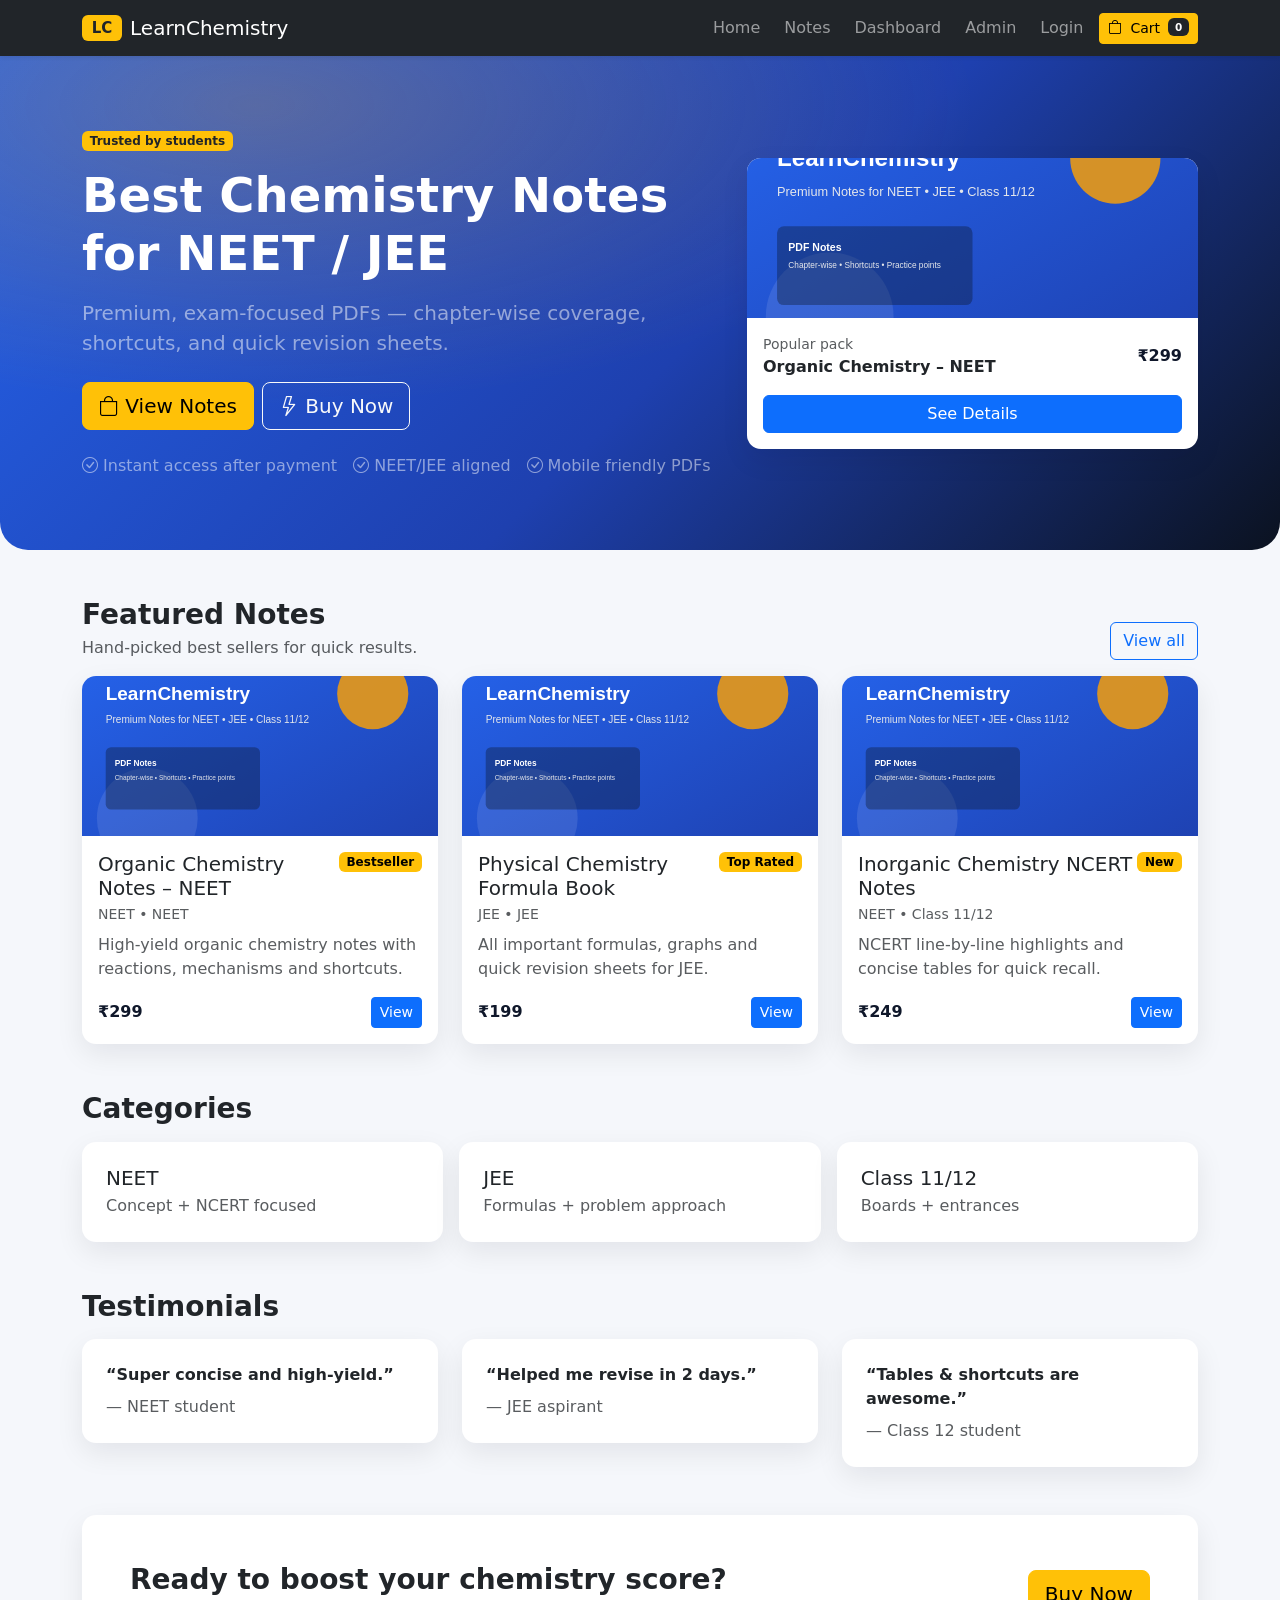
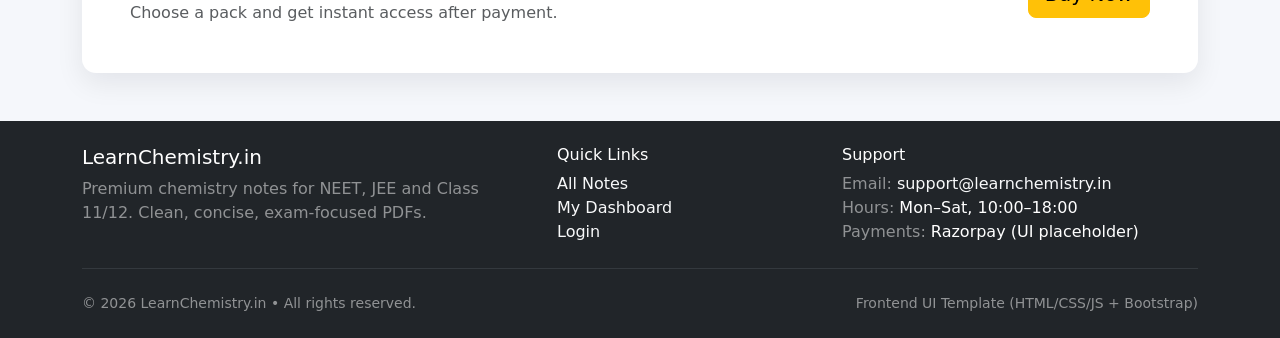
==== index.html @ 9750b0bd "Add project files." ====
<!DOCTYPE html>
<html lang="en">
<head>
  <title>LearnChemistry.in — Best Notes for NEET/JEE</title>
  <meta charset="UTF-8" />
<meta name="viewport" content="width=device-width, initial-scale=1.0" />
<link href="https://cdn.jsdelivr.net/npm/bootstrap@5.3.3/dist/css/bootstrap.min.css" rel="stylesheet" />
<link href="https://cdn.jsdelivr.net/npm/bootstrap-icons@1.11.3/font/bootstrap-icons.min.css" rel="stylesheet" />
<link href="assets/css/style.css" rel="stylesheet" />

</head>
<body class="d-flex flex-column min-vh-100">
  <div id="lcNavbar"></div>

  <header class="hero py-5">
    <div class="container py-4">
      <div class="row align-items-center g-4">
        <div class="col-lg-7">
          <span class="badge bg-warning text-dark mb-3">Trusted by students</span>
          <h1 class="display-5 fw-bold">Best Chemistry Notes for NEET / JEE</h1>
          <p class="lead text-white-50 mt-3">Premium, exam-focused PDFs — chapter-wise coverage, shortcuts, and quick revision sheets.</p>
          <div class="d-flex flex-wrap gap-2 mt-4">
            <a href="shop.html" class="btn btn-warning btn-lg"><i class="bi bi-bag"></i> View Notes</a>
            <a href="shop.html" class="btn btn-outline-light btn-lg"><i class="bi bi-lightning"></i> Buy Now</a>
          </div>
          <div class="d-flex flex-wrap gap-3 mt-4 text-white-50">
            <div><i class="bi bi-check-circle"></i> Instant access after payment</div>
            <div><i class="bi bi-check-circle"></i> NEET/JEE aligned</div>
            <div><i class="bi bi-check-circle"></i> Mobile friendly PDFs</div>
          </div>
        </div>
        <div class="col-lg-5">
          <div class="card note-card">
            <img src="assets/images/note-cover.svg" alt="Notes" class="note-thumb" />
            <div class="card-body">
              <div class="d-flex justify-content-between align-items-center">
                <div>
                  <div class="text-muted small">Popular pack</div>
                  <div class="fw-bold">Organic Chemistry – NEET</div>
                </div>
                <div class="price">₹299</div>
              </div>
              <a href="product.html?id=1" class="btn btn-primary w-100 mt-3">See Details</a>
            </div>
          </div>
        </div>
      </div>
    </div>
  </header>

  <main class="flex-grow-1">
    <section class="container py-5">
      <div class="d-flex justify-content-between align-items-end mb-3">
        <div>
          <h2 class="h3 fw-bold mb-1">Featured Notes</h2>
          <div class="text-muted">Hand-picked best sellers for quick results.</div>
        </div>
        <a href="shop.html" class="btn btn-outline-primary">View all</a>
      </div>
      <div class="row g-4" id="featuredGrid"></div>
    </section>

    <section class="container pb-5">
      <h2 class="h3 fw-bold mb-3">Categories</h2>
      <div class="row g-3">
        <div class="col-md-4"><a class="card note-card p-4 text-decoration-none" href="shop.html"><h5 class="mb-1">NEET</h5><div class="text-muted">Concept + NCERT focused</div></a></div>
        <div class="col-md-4"><a class="card note-card p-4 text-decoration-none" href="shop.html"><h5 class="mb-1">JEE</h5><div class="text-muted">Formulas + problem approach</div></a></div>
        <div class="col-md-4"><a class="card note-card p-4 text-decoration-none" href="shop.html"><h5 class="mb-1">Class 11/12</h5><div class="text-muted">Boards + entrances</div></a></div>
      </div>
    </section>

    <section class="container pb-5">
      <h2 class="h3 fw-bold mb-3">Testimonials</h2>
      <div class="row g-4">
        <div class="col-md-4"><div class="card note-card p-4"><div class="fw-semibold">“Super concise and high-yield.”</div><div class="text-muted mt-2">— NEET student</div></div></div>
        <div class="col-md-4"><div class="card note-card p-4"><div class="fw-semibold">“Helped me revise in 2 days.”</div><div class="text-muted mt-2">— JEE aspirant</div></div></div>
        <div class="col-md-4"><div class="card note-card p-4"><div class="fw-semibold">“Tables & shortcuts are awesome.”</div><div class="text-muted mt-2">— Class 12 student</div></div></div>
      </div>
    </section>

    <section class="container pb-5">
      <div class="card note-card p-4 p-md-5 bg-white">
        <div class="row align-items-center g-3">
          <div class="col-md-8">
            <h3 class="fw-bold mb-1">Ready to boost your chemistry score?</h3>
            <div class="text-muted">Choose a pack and get instant access after payment.</div>
          </div>
          <div class="col-md-4 text-md-end">
            <a href="shop.html" class="btn btn-warning btn-lg">Buy Now</a>
          </div>
        </div>
      </div>
    </section>
  </main>

  <div id="lcFooter"></div>

  <script src="https://cdn.jsdelivr.net/npm/bootstrap@5.3.3/dist/js/bootstrap.bundle.min.js"></script>
<script src="assets/js/data.js"></script>
<script src="assets/js/main.js"></script>
<script src="assets/js/cart.js"></script>
  <script>
    document.addEventListener('DOMContentLoaded', ()=>{
      const grid = document.getElementById('featuredGrid');
      const featured = (window.LC_PRODUCTS||[]).slice(0,3);
      grid.innerHTML = featured.map(p=>`
        <div class="col-md-4">
          <div class="card note-card h-100">
            <img class="note-thumb" src="assets/images/note-cover.svg" alt="cover" />
            <div class="card-body">
              <div class="d-flex justify-content-between align-items-start">
                <h5 class="mb-1">${p.title}</h5>
                <span class="badge text-bg-warning">${p.badge||p.exam}</span>
              </div>
              <div class="text-muted small mb-2">${p.exam} • ${p.category}</div>
              <p class="text-muted">${p.short}</p>
              <div class="d-flex justify-content-between align-items-center mt-3">
                <div class="price">${formatINR(p.price)}</div>
                <a class="btn btn-primary btn-sm" href="product.html?id=${p.id}">View</a>
              </div>
            </div>
          </div>
        </div>
      `).join('');
    });
  </script>
</body>
</html>
---- assets/css/style.css ----
:root{
  --lc-primary:#1e40af;
  --lc-accent:#f59e0b;
  --lc-bg:#f5f7fb;
}

body{ background:var(--lc-bg); }

.hero{
  background: radial-gradient(1200px 500px at 20% 10%, rgba(245,158,11,.25), transparent 60%),
              linear-gradient(135deg, #2563eb 0%, #1e40af 55%, #0b1220 100%);
  color:#fff;
  border-bottom-left-radius: 28px;
  border-bottom-right-radius: 28px;
}

.note-card{
  border:0;
  border-radius: 14px;
  box-shadow: 0 10px 28px rgba(2,8,23,.08);
  transition: transform .15s ease, box-shadow .15s ease;
}
.note-card:hover{ transform: translateY(-2px); box-shadow:0 14px 34px rgba(2,8,23,.12); }

.note-thumb{ height: 160px; object-fit: cover; border-top-left-radius: 14px; border-top-right-radius: 14px; }

.sidebar{ position: sticky; top: 88px; }

.form-control:focus, .form-select:focus{ border-color: rgba(37,99,235,.55); box-shadow: 0 0 0 .25rem rgba(37,99,235,.15); }

.price{ font-weight: 800; color: #0f172a; }

.preview-box{
  height: 420px;
  border-radius: 14px;
  background: linear-gradient(180deg, #ffffff 0%, #eef2ff 100%);
  border: 1px dashed rgba(30,64,175,.35);
  display:flex; align-items:center; justify-content:center;
  color: #1e40af;
}

.min-h-80{ min-height: 80vh; }
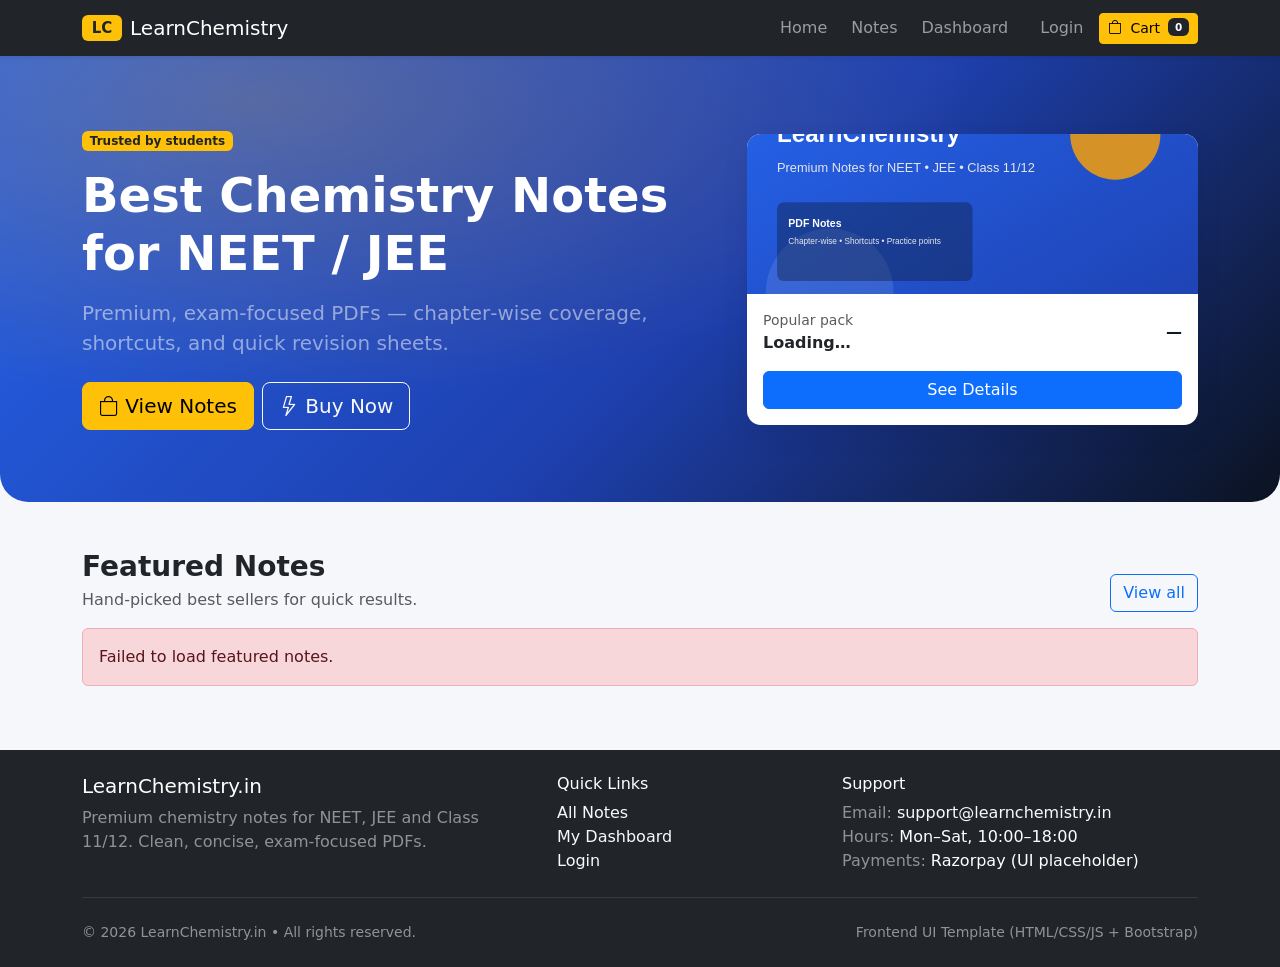
==== commit 7715ec33: "index page with backend DB" ====
--- a/index.html
+++ b/index.html
@@ -1,128 +1,84 @@
 <!DOCTYPE html>
 <html lang="en">
 <head>
-  <title>LearnChemistry.in — Best Notes for NEET/JEE</title>
-  <meta charset="UTF-8" />
-<meta name="viewport" content="width=device-width, initial-scale=1.0" />
-<link href="https://cdn.jsdelivr.net/npm/bootstrap@5.3.3/dist/css/bootstrap.min.css" rel="stylesheet" />
-<link href="https://cdn.jsdelivr.net/npm/bootstrap-icons@1.11.3/font/bootstrap-icons.min.css" rel="stylesheet" />
-<link href="assets/css/style.css" rel="stylesheet" />
+    <title>LearnChemistry.in — Best Notes for NEET/JEE</title>
+    <meta charset="UTF-8" />
+    <meta name="viewport" content="width=device-width, initial-scale=1.0" />
 
+    <link href="https://cdn.jsdelivr.net/npm/bootstrap@5.3.3/dist/css/bootstrap.min.css" rel="stylesheet" />
+    <link href="https://cdn.jsdelivr.net/npm/bootstrap-icons@1.11.3/font/bootstrap-icons.min.css" rel="stylesheet" />
+    <link href="assets/css/style.css" rel="stylesheet" />
 </head>
+
 <body class="d-flex flex-column min-vh-100">
-  <div id="lcNavbar"></div>
+    <div id="lcNavbar"></div>
 
-  <header class="hero py-5">
-    <div class="container py-4">
-      <div class="row align-items-center g-4">
-        <div class="col-lg-7">
-          <span class="badge bg-warning text-dark mb-3">Trusted by students</span>
-          <h1 class="display-5 fw-bold">Best Chemistry Notes for NEET / JEE</h1>
-          <p class="lead text-white-50 mt-3">Premium, exam-focused PDFs — chapter-wise coverage, shortcuts, and quick revision sheets.</p>
-          <div class="d-flex flex-wrap gap-2 mt-4">
-            <a href="shop.html" class="btn btn-warning btn-lg"><i class="bi bi-bag"></i> View Notes</a>
-            <a href="shop.html" class="btn btn-outline-light btn-lg"><i class="bi bi-lightning"></i> Buy Now</a>
-          </div>
-          <div class="d-flex flex-wrap gap-3 mt-4 text-white-50">
-            <div><i class="bi bi-check-circle"></i> Instant access after payment</div>
-            <div><i class="bi bi-check-circle"></i> NEET/JEE aligned</div>
-            <div><i class="bi bi-check-circle"></i> Mobile friendly PDFs</div>
-          </div>
+    <!-- ================= HERO ================= -->
+    <header class="hero py-5">
+        <div class="container py-4">
+            <div class="row align-items-center g-4">
+                <div class="col-lg-7">
+                    <span class="badge bg-warning text-dark mb-3">Trusted by students</span>
+                    <h1 class="display-5 fw-bold">Best Chemistry Notes for NEET / JEE</h1>
+                    <p class="lead text-white-50 mt-3">
+                        Premium, exam‑focused PDFs — chapter‑wise coverage, shortcuts, and quick revision sheets.
+                    </p>
+
+                    <div class="d-flex flex-wrap gap-2 mt-4">
+                        <a href="shop.html" class="btn btn-warning btn-lg">
+                            <i class="bi bi-bag"></i> View Notes
+                        </a>
+                        <a href="shop.html" class="btn btn-outline-light btn-lg">
+                            <i class="bi bi-lightning"></i> Buy Now
+                        </a>
+                    </div>
+                </div>
+
+                <!-- ✅ POPULAR PACK (dynamic) -->
+                <div class="col-lg-5">
+                    <div class="card note-card">
+                        <img src="assets/images/note-cover.svg" class="note-thumb" alt="cover" />
+                        <div class="card-body">
+                            <div class="d-flex justify-content-between align-items-center">
+                                <div>
+                                    <div class="text-muted small">Popular pack</div>
+                                    <div class="fw-bold" id="popularTitle">Loading…</div>
+                                </div>
+                                <div class="price" id="popularPrice">—</div>
+                            </div>
+                            <a id="popularLink" class="btn btn-primary w-100 mt-3">See Details</a>
+                        </div>
+                    </div>
+                </div>
+            </div>
         </div>
-        <div class="col-lg-5">
-          <div class="card note-card">
-            <img src="assets/images/note-cover.svg" alt="Notes" class="note-thumb" />
-            <div class="card-body">
-              <div class="d-flex justify-content-between align-items-center">
+    </header>
+
+    <!-- ================= FEATURED ================= -->
+    <main class="flex-grow-1">
+        <section class="container py-5">
+            <div class="d-flex justify-content-between align-items-end mb-3">
                 <div>
-                  <div class="text-muted small">Popular pack</div>
-                  <div class="fw-bold">Organic Chemistry – NEET</div>
+                    <h2 class="h3 fw-bold mb-1">Featured Notes</h2>
+                    <div class="text-muted">Hand‑picked best sellers for quick results.</div>
                 </div>
-                <div class="price">₹299</div>
-              </div>
-              <a href="product.html?id=1" class="btn btn-primary w-100 mt-3">See Details</a>
+                <a href="shop.html" class="btn btn-outline-primary">View all</a>
             </div>
-          </div>
-        </div>
-      </div>
-    </div>
-  </header>
 
-  <main class="flex-grow-1">
-    <section class="container py-5">
-      <div class="d-flex justify-content-between align-items-end mb-3">
-        <div>
-          <h2 class="h3 fw-bold mb-1">Featured Notes</h2>
-          <div class="text-muted">Hand-picked best sellers for quick results.</div>
-        </div>
-        <a href="shop.html" class="btn btn-outline-primary">View all</a>
-      </div>
-      <div class="row g-4" id="featuredGrid"></div>
-    </section>
+            <!-- ✅ FILLED FROM BACKEND -->
+            <div class="row g-4" id="featuredGrid"></div>
+        </section>
+    </main>
 
-    <section class="container pb-5">
-      <h2 class="h3 fw-bold mb-3">Categories</h2>
-      <div class="row g-3">
-        <div class="col-md-4"><a class="card note-card p-4 text-decoration-none" href="shop.html"><h5 class="mb-1">NEET</h5><div class="text-muted">Concept + NCERT focused</div></a></div>
-        <div class="col-md-4"><a class="card note-card p-4 text-decoration-none" href="shop.html"><h5 class="mb-1">JEE</h5><div class="text-muted">Formulas + problem approach</div></a></div>
-        <div class="col-md-4"><a class="card note-card p-4 text-decoration-none" href="shop.html"><h5 class="mb-1">Class 11/12</h5><div class="text-muted">Boards + entrances</div></a></div>
-      </div>
-    </section>
+    <div id="lcFooter"></div>
 
-    <section class="container pb-5">
-      <h2 class="h3 fw-bold mb-3">Testimonials</h2>
-      <div class="row g-4">
-        <div class="col-md-4"><div class="card note-card p-4"><div class="fw-semibold">“Super concise and high-yield.”</div><div class="text-muted mt-2">— NEET student</div></div></div>
-        <div class="col-md-4"><div class="card note-card p-4"><div class="fw-semibold">“Helped me revise in 2 days.”</div><div class="text-muted mt-2">— JEE aspirant</div></div></div>
-        <div class="col-md-4"><div class="card note-card p-4"><div class="fw-semibold">“Tables & shortcuts are awesome.”</div><div class="text-muted mt-2">— Class 12 student</div></div></div>
-      </div>
-    </section>
+    <!-- JS -->
+    <script src="https://cdn.jsdelivr.net/npm/bootstrap@5.3.3/dist/js/bootstrap.bundle.min.js"></script>
+    <script src="assets/js/main.js"></script>
+    <script src="assets/js/nav-auth-toggle.js"></script>
+    <script src="assets/js/cart.js"></script>
 
-    <section class="container pb-5">
-      <div class="card note-card p-4 p-md-5 bg-white">
-        <div class="row align-items-center g-3">
-          <div class="col-md-8">
-            <h3 class="fw-bold mb-1">Ready to boost your chemistry score?</h3>
-            <div class="text-muted">Choose a pack and get instant access after payment.</div>
-          </div>
-          <div class="col-md-4 text-md-end">
-            <a href="shop.html" class="btn btn-warning btn-lg">Buy Now</a>
-          </div>
-        </div>
-      </div>
-    </section>
-  </main>
-
-  <div id="lcFooter"></div>
-
-  <script src="https://cdn.jsdelivr.net/npm/bootstrap@5.3.3/dist/js/bootstrap.bundle.min.js"></script>
-<script src="assets/js/data.js"></script>
-<script src="assets/js/main.js"></script>
-<script src="assets/js/cart.js"></script>
-  <script>
-    document.addEventListener('DOMContentLoaded', ()=>{
-      const grid = document.getElementById('featuredGrid');
-      const featured = (window.LC_PRODUCTS||[]).slice(0,3);
-      grid.innerHTML = featured.map(p=>`
-        <div class="col-md-4">
-          <div class="card note-card h-100">
-            <img class="note-thumb" src="assets/images/note-cover.svg" alt="cover" />
-            <div class="card-body">
-              <div class="d-flex justify-content-between align-items-start">
-                <h5 class="mb-1">${p.title}</h5>
-                <span class="badge text-bg-warning">${p.badge||p.exam}</span>
-              </div>
-              <div class="text-muted small mb-2">${p.exam} • ${p.category}</div>
-              <p class="text-muted">${p.short}</p>
-              <div class="d-flex justify-content-between align-items-center mt-3">
-                <div class="price">${formatINR(p.price)}</div>
-                <a class="btn btn-primary btn-sm" href="product.html?id=${p.id}">View</a>
-              </div>
-            </div>
-          </div>
-        </div>
-      `).join('');
-    });
-  </script>
+    <!-- ✅ NEW BACKEND‑DRIVEN SCRIPT -->
+    <script src="assets/js/index.js"></script>
 </body>
-</html>
+</html>
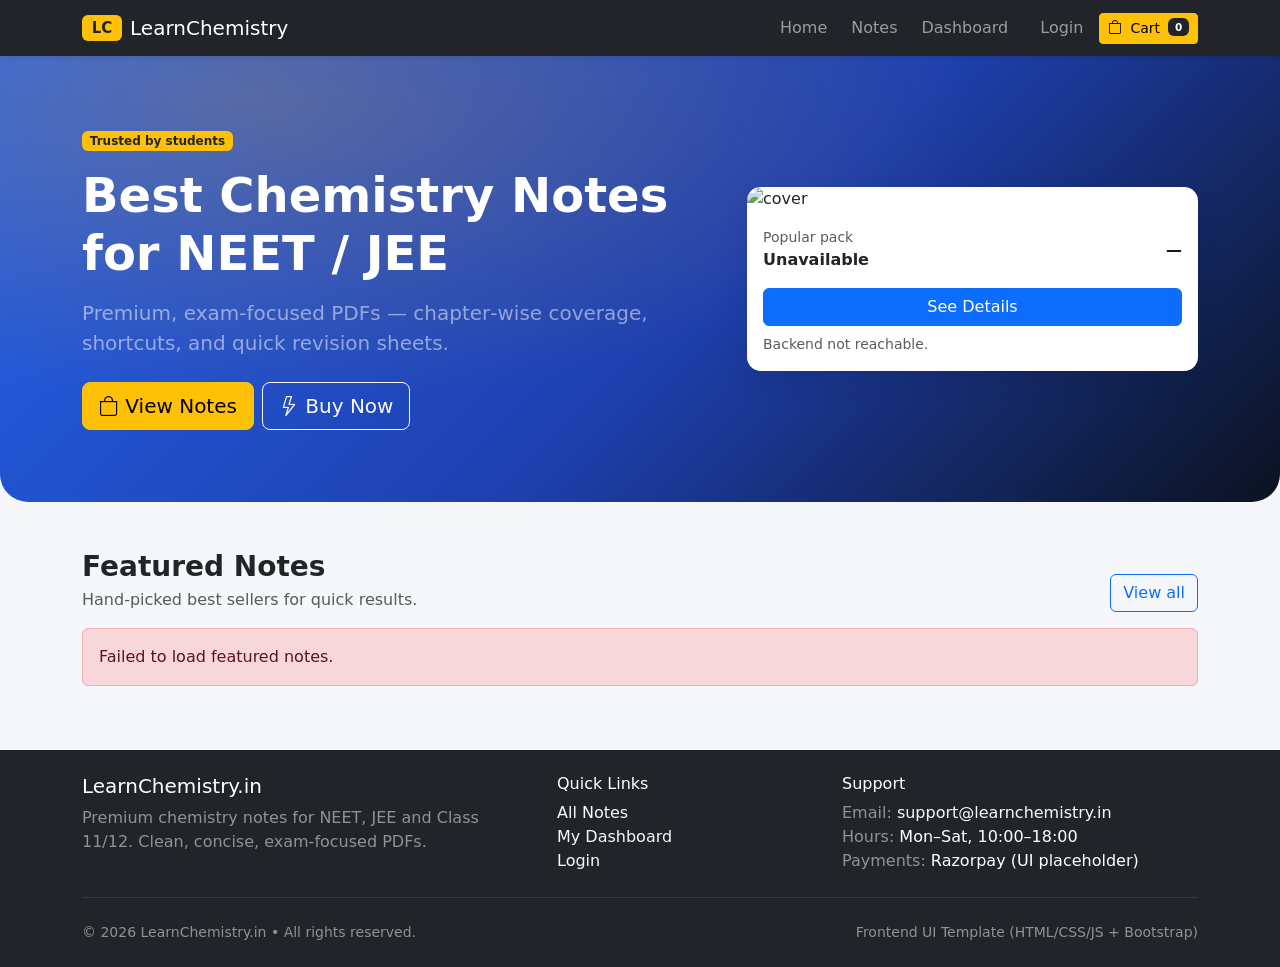
==== commit 10836125: "06-05-2026" ====
--- a/index.html
+++ b/index.html
@@ -37,7 +37,12 @@
                 <!-- ✅ POPULAR PACK (dynamic) -->
                 <div class="col-lg-5">
                     <div class="card note-card">
-                        <img src="assets/images/note-cover.svg" class="note-thumb" alt="cover" />
+                        <!-- ✅ No hardcoded .svg. JS will set src once it fetches from backend -->
+                        <img id="popularThumb"
+                             class="note-thumb"
+                             alt="cover"
+                             style="display:block; width:100%; height:auto;" />
+
                         <div class="card-body">
                             <div class="d-flex justify-content-between align-items-center">
                                 <div>
@@ -47,6 +52,9 @@
                                 <div class="price" id="popularPrice">—</div>
                             </div>
                             <a id="popularLink" class="btn btn-primary w-100 mt-3">See Details</a>
+
+                            <!-- optional helper text -->
+                            <div id="popularHint" class="text-muted small mt-2"></div>
                         </div>
                     </div>
                 </div>
@@ -78,7 +86,7 @@
     <script src="assets/js/nav-auth-toggle.js"></script>
     <script src="assets/js/cart.js"></script>
 
-    <!-- ✅ NEW BACKEND‑DRIVEN SCRIPT -->
+    <!-- ✅ BACKEND‑DRIVEN SCRIPT -->
     <script src="assets/js/index.js"></script>
 </body>
 </html>
